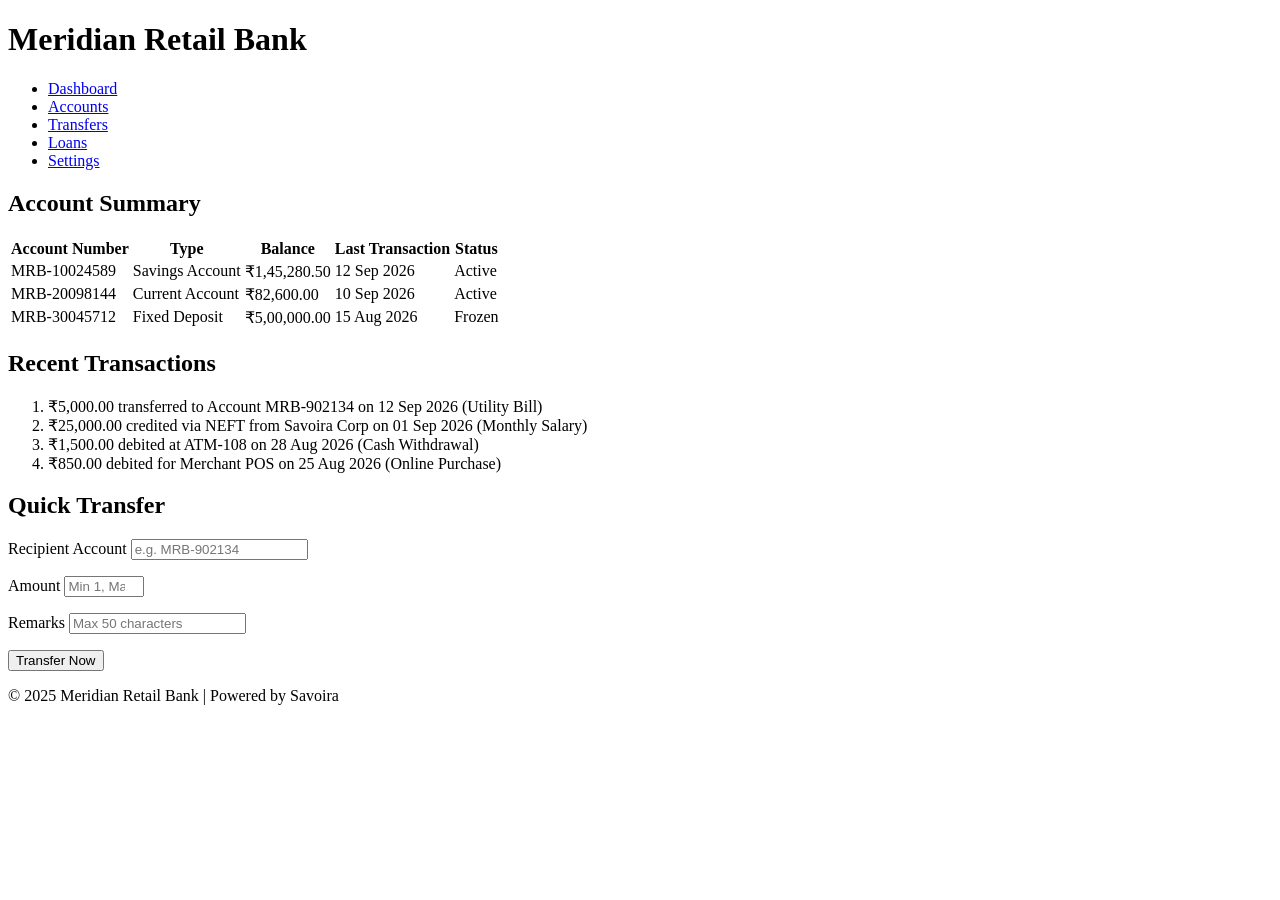
==== src/main/webapp/index.html @ 1eab40a3 "feat(w8-html): implement semantic HTML5 dashboard with table and validated transfer form" ====
<!DOCTYPE html>
<html lang="en">
<head>
    <meta charset="UTF-8">
    <meta name="viewport" content="width=device-width, initial-scale=1.0">
    <title>Meridian Retail Bank - Account Dashboard</title>
</head>
<body>

    <header>
        <h1>Meridian Retail Bank</h1>
    </header>

    <nav>
        <ul>
            <li><a href="#dashboard">Dashboard</a></li>
            <li><a href="#accounts">Accounts</a></li>
            <li><a href="#transfers">Transfers</a></li>
            <li><a href="#loans">Loans</a></li>
            <li><a href="#settings">Settings</a></li>
        </ul>
    </nav>

    <main>
        <section>
            <h2>Account Summary</h2>
            <table>
                <thead>
                    <tr>
                        <th scope="col">Account Number</th>
                        <th scope="col">Type</th>
                        <th scope="col">Balance</th>
                        <th scope="col">Last Transaction</th>
                        <th scope="col">Status</th>
                    </tr>
                </thead>
                <tbody>
                    <tr>
                        <td>MRB-10024589</td>
                        <td>Savings Account</td>
                        <td>₹1,45,280.50</td>
                        <td>12 Sep 2026</td>
                        <td>Active</td>
                    </tr>
                    <tr>
                        <td>MRB-20098144</td>
                        <td>Current Account</td>
                        <td>₹82,600.00</td>
                        <td>10 Sep 2026</td>
                        <td>Active</td>
                    </tr>
                    <tr>
                        <td>MRB-30045712</td>
                        <td>Fixed Deposit</td>
                        <td>₹5,00,000.00</td>
                        <td>15 Aug 2026</td>
                        <td class="frozen">Frozen</td>
                    </tr>
                </tbody>
            </table>
        </section>

        <section>
            <h2>Recent Transactions</h2>
            <ol>
                <li>₹5,000.00 transferred to Account MRB-902134 on 12 Sep 2026 (Utility Bill)</li>
                <li>₹25,000.00 credited via NEFT from Savoira Corp on 01 Sep 2026 (Monthly Salary)</li>
                <li>₹1,500.00 debited at ATM-108 on 28 Aug 2026 (Cash Withdrawal)</li>
                <li>₹850.00 debited for Merchant POS on 25 Aug 2026 (Online Purchase)</li>
            </ol>
        </section>
    </main>

    <aside>
        <h2>Quick Transfer</h2>
        <form action="#" method="post">
            <p>
                <label for="recipient-account">Recipient Account</label>
                <input type="text" id="recipient-account" name="recipient-account" required minlength="6" placeholder="e.g. MRB-902134">
            </p>
            <p>
                <label for="amount">Amount</label>
                <input type="number" id="amount" name="amount" min="1" max="200000" step="1" required placeholder="Min 1, Max 200,000">
            </p>
            <p>
                <label for="remarks">Remarks</label>
                <input type="text" id="remarks" name="remarks" maxlength="50" placeholder="Max 50 characters">
            </p>
            <p>
                <button type="submit">Transfer Now</button>
            </p>
        </form>
    </aside>

    <footer>
        <p>&copy; 2025 Meridian Retail Bank | Powered by Savoira</p>
    </footer>

</body>
</html>
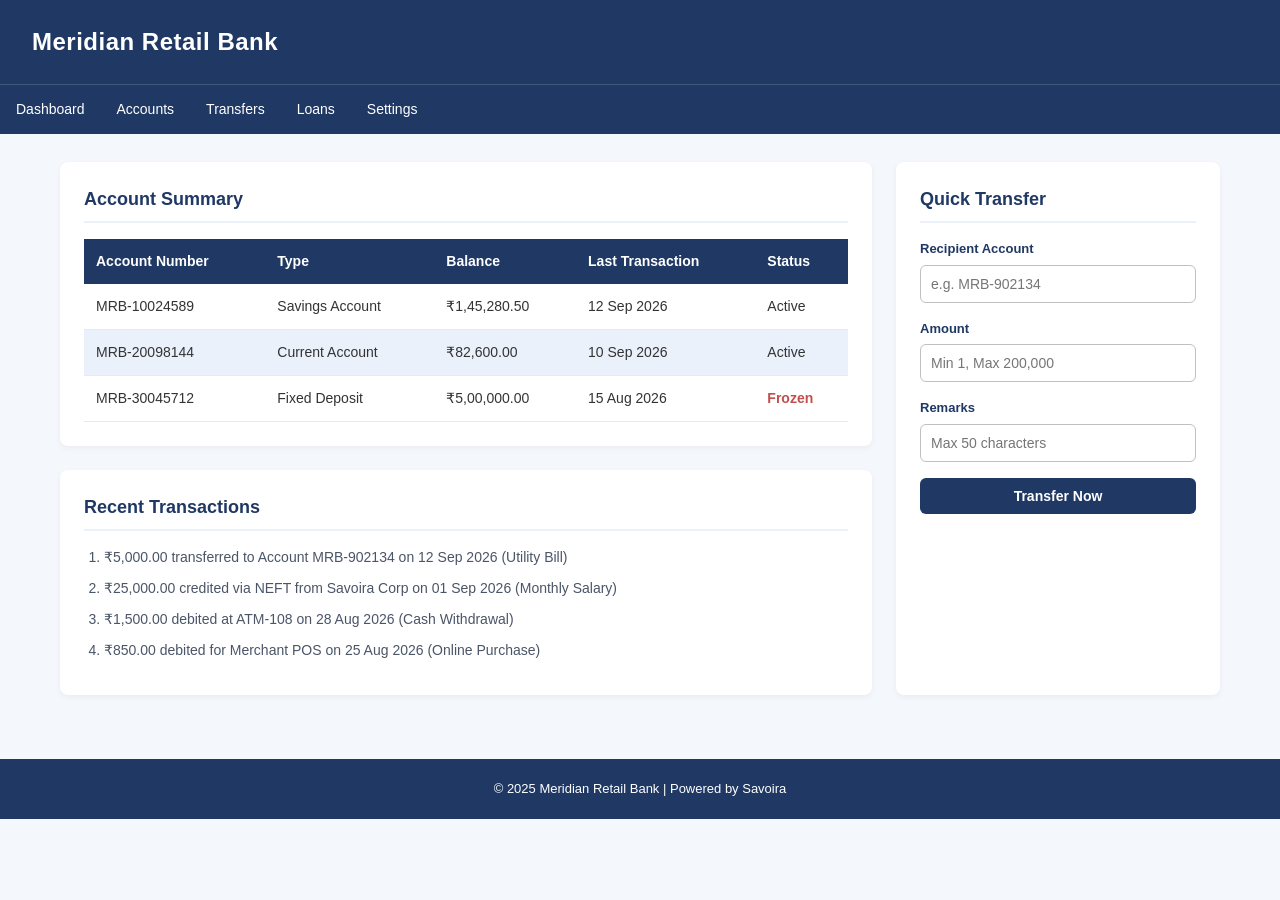
==== commit 283287e9: "feat(w8-css): add responsive styling, Flexbox layout, zebra-striped table, and DevTools audit" ====
--- a/src/main/webapp/index.html
+++ b/src/main/webapp/index.html
@@ -4,6 +4,7 @@
     <meta charset="UTF-8">
     <meta name="viewport" content="width=device-width, initial-scale=1.0">
     <title>Meridian Retail Bank - Account Dashboard</title>
+    <link rel="stylesheet" href="style.css">
 </head>
 <body>
 
@@ -21,76 +22,78 @@
         </ul>
     </nav>
 
-    <main>
-        <section>
-            <h2>Account Summary</h2>
-            <table>
-                <thead>
-                    <tr>
-                        <th scope="col">Account Number</th>
-                        <th scope="col">Type</th>
-                        <th scope="col">Balance</th>
-                        <th scope="col">Last Transaction</th>
-                        <th scope="col">Status</th>
-                    </tr>
-                </thead>
-                <tbody>
-                    <tr>
-                        <td>MRB-10024589</td>
-                        <td>Savings Account</td>
-                        <td>₹1,45,280.50</td>
-                        <td>12 Sep 2026</td>
-                        <td>Active</td>
-                    </tr>
-                    <tr>
-                        <td>MRB-20098144</td>
-                        <td>Current Account</td>
-                        <td>₹82,600.00</td>
-                        <td>10 Sep 2026</td>
-                        <td>Active</td>
-                    </tr>
-                    <tr>
-                        <td>MRB-30045712</td>
-                        <td>Fixed Deposit</td>
-                        <td>₹5,00,000.00</td>
-                        <td>15 Aug 2026</td>
-                        <td class="frozen">Frozen</td>
-                    </tr>
-                </tbody>
-            </table>
-        </section>
+    <div class="layout-container">
+        <main>
+            <section>
+                <h2>Account Summary</h2>
+                <table>
+                    <thead>
+                        <tr>
+                            <th scope="col">Account Number</th>
+                            <th scope="col">Type</th>
+                            <th scope="col">Balance</th>
+                            <th scope="col">Last Transaction</th>
+                            <th scope="col">Status</th>
+                        </tr>
+                    </thead>
+                    <tbody>
+                        <tr>
+                            <td>MRB-10024589</td>
+                            <td>Savings Account</td>
+                            <td>₹1,45,280.50</td>
+                            <td>12 Sep 2026</td>
+                            <td>Active</td>
+                        </tr>
+                        <tr>
+                            <td>MRB-20098144</td>
+                            <td>Current Account</td>
+                            <td>₹82,600.00</td>
+                            <td>10 Sep 2026</td>
+                            <td>Active</td>
+                        </tr>
+                        <tr>
+                            <td>MRB-30045712</td>
+                            <td>Fixed Deposit</td>
+                            <td>₹5,00,000.00</td>
+                            <td>15 Aug 2026</td>
+                            <td class="frozen">Frozen</td>
+                        </tr>
+                    </tbody>
+                </table>
+            </section>
 
-        <section>
-            <h2>Recent Transactions</h2>
-            <ol>
-                <li>₹5,000.00 transferred to Account MRB-902134 on 12 Sep 2026 (Utility Bill)</li>
-                <li>₹25,000.00 credited via NEFT from Savoira Corp on 01 Sep 2026 (Monthly Salary)</li>
-                <li>₹1,500.00 debited at ATM-108 on 28 Aug 2026 (Cash Withdrawal)</li>
-                <li>₹850.00 debited for Merchant POS on 25 Aug 2026 (Online Purchase)</li>
-            </ol>
-        </section>
-    </main>
+            <section>
+                <h2>Recent Transactions</h2>
+                <ol>
+                    <li>₹5,000.00 transferred to Account MRB-902134 on 12 Sep 2026 (Utility Bill)</li>
+                    <li>₹25,000.00 credited via NEFT from Savoira Corp on 01 Sep 2026 (Monthly Salary)</li>
+                    <li>₹1,500.00 debited at ATM-108 on 28 Aug 2026 (Cash Withdrawal)</li>
+                    <li>₹850.00 debited for Merchant POS on 25 Aug 2026 (Online Purchase)</li>
+                </ol>
+            </section>
+        </main>
 
-    <aside>
-        <h2>Quick Transfer</h2>
-        <form action="#" method="post">
-            <p>
-                <label for="recipient-account">Recipient Account</label>
-                <input type="text" id="recipient-account" name="recipient-account" required minlength="6" placeholder="e.g. MRB-902134">
-            </p>
-            <p>
-                <label for="amount">Amount</label>
-                <input type="number" id="amount" name="amount" min="1" max="200000" step="1" required placeholder="Min 1, Max 200,000">
-            </p>
-            <p>
-                <label for="remarks">Remarks</label>
-                <input type="text" id="remarks" name="remarks" maxlength="50" placeholder="Max 50 characters">
-            </p>
-            <p>
-                <button type="submit">Transfer Now</button>
-            </p>
-        </form>
-    </aside>
+        <aside>
+            <h2>Quick Transfer</h2>
+            <form action="#" method="post">
+                <p>
+                    <label for="recipient-account">Recipient Account</label>
+                    <input type="text" id="recipient-account" name="recipient-account" required minlength="6" placeholder="e.g. MRB-902134">
+                </p>
+                <p>
+                    <label for="amount">Amount</label>
+                    <input type="number" id="amount" name="amount" min="1" max="200000" step="1" required placeholder="Min 1, Max 200,000">
+                </p>
+                <p>
+                    <label for="remarks">Remarks</label>
+                    <input type="text" id="remarks" name="remarks" maxlength="50" placeholder="Max 50 characters">
+                </p>
+                <p>
+                    <button type="submit">Transfer Now</button>
+                </p>
+            </form>
+        </aside>
+    </div>
 
     <footer>
         <p>&copy; 2025 Meridian Retail Bank | Powered by Savoira</p>
--- a/src/main/webapp/style.css
+++ b/src/main/webapp/style.css
@@ -0,0 +1,264 @@
+/* ==========================================================================
+   Meridian Retail Bank - Dashboard Stylesheet
+   Author: Savoira Engineering Team
+   Theme: Savoira Navy (#1F3864), Accent Teal (#0F7C7C), Neutral Zebra (#EAF1FB)
+   ========================================================================== */
+
+/* ----------------------------- CSS Reset & Base ----------------------------- */
+* {
+    box-sizing: border-box;
+    margin: 0;
+    padding: 0;
+}
+
+body {
+    font-family: 'Segoe UI', -apple-system, BlinkMacSystemFont, Roboto, sans-serif;
+    background-color: #F4F7FB;
+    color: #333333;
+    line-height: 1.5;
+}
+
+/* ----------------------------- Header ----------------------------- */
+header {
+    background-color: #1F3864;
+    color: #FFFFFF;
+    padding: 24px 32px;
+}
+
+header h1 {
+    font-size: 24px;
+    font-weight: 700;
+    letter-spacing: 0.5px;
+}
+
+/* ----------------------------- Navigation ----------------------------- */
+nav {
+    background-color: #1F3864;
+    border-top: 1px solid rgba(255, 255, 255, 0.15);
+}
+
+nav ul {
+    display: flex;
+    flex-direction: row;
+    list-style: none;
+    margin: 0;
+    padding: 0;
+}
+
+nav li a {
+    display: block;
+    color: #FFFFFF;
+    text-decoration: none;
+    font-size: 14px;
+    padding: 14px 16px;
+    transition: background-color 0.2s ease-in-out;
+}
+
+nav li a:hover {
+    background-color: #0F7C7C;
+}
+
+/* ----------------------------- Layout Container ----------------------------- */
+.layout-container {
+    display: flex;
+    flex-direction: row;
+    gap: 24px;
+    max-width: 1200px;
+    margin: 28px auto;
+    padding: 0 20px;
+}
+
+main {
+    flex: 0 0 70%;
+    max-width: 70%;
+}
+
+aside {
+    flex: 0 0 calc(30% - 24px);
+    max-width: calc(30% - 24px);
+}
+
+/* ----------------------------- Content Sections ----------------------------- */
+section, aside {
+    background: #FFFFFF;
+    padding: 24px;
+    border-radius: 8px;
+    box-shadow: 0 2px 6px rgba(0, 0, 0, 0.05);
+    margin-bottom: 24px;
+}
+
+section h2, aside h2 {
+    color: #1F3864;
+    font-size: 18px;
+    font-weight: 600;
+    margin-bottom: 16px;
+    border-bottom: 2px solid #EAF1FB;
+    padding-bottom: 8px;
+}
+
+/* ----------------------------- Account Summary Table ----------------------------- */
+table {
+    width: 100%;
+    border-collapse: collapse;
+    margin-top: 8px;
+    background-color: #FFFFFF;
+}
+
+thead {
+    background-color: #1F3864;
+    color: #FFFFFF;
+}
+
+th {
+    padding: 12px;
+    font-weight: 700;
+    text-align: left;
+    font-size: 14px;
+}
+
+td {
+    padding: 12px;
+    text-align: left;
+    font-size: 14px;
+    border-bottom: 1px solid #E5E9F2;
+}
+
+tbody tr:nth-child(even) {
+    background-color: #EAF1FB;
+}
+
+td.frozen {
+    color: #C0504D;
+    font-weight: 700;
+}
+
+/* ----------------------------- Recent Transactions ----------------------------- */
+ol {
+    padding-left: 20px;
+}
+
+ol li {
+    margin-bottom: 10px;
+    color: #4A5568;
+    font-size: 14px;
+}
+
+/* ----------------------------- Quick Transfer Form ----------------------------- */
+aside form p {
+    margin-bottom: 16px;
+}
+
+aside label {
+    display: block;
+    font-size: 13px;
+    font-weight: 600;
+    margin-bottom: 6px;
+    color: #1F3864;
+}
+
+aside input[type="text"],
+aside input[type="number"] {
+    width: 100%;
+    padding: 10px;
+    border-radius: 6px;
+    border: 1px solid #C0C0C0;
+    font-size: 14px;
+    color: #2D3748;
+}
+
+aside input[type="text"]:focus,
+aside input[type="number"]:focus {
+    outline: 2px solid #0F7C7C;
+    border-color: transparent;
+}
+
+aside button[type="submit"] {
+    background-color: #1F3864;
+    color: #FFFFFF;
+    border: none;
+    padding: 10px 20px;
+    border-radius: 6px;
+    font-size: 14px;
+    font-weight: 600;
+    cursor: pointer;
+    width: 100%;
+    transition: background-color 0.2s ease-in-out;
+}
+
+aside button[type="submit"]:hover {
+    background-color: #12254F;
+}
+
+/* ----------------------------- Footer ----------------------------- */
+footer {
+    background-color: #1F3864;
+    color: #FFFFFF;
+    text-align: center;
+    padding: 20px;
+    margin-top: 40px;
+    font-size: 13px;
+}
+
+footer p {
+    margin: 0;
+}
+
+footer a {
+    color: #EAF1FB;
+    text-decoration: underline;
+}
+
+/* ==========================================================================
+   Responsive Breakpoints
+   ========================================================================== */
+
+/* Tablet Viewport (<= 900px): Maintain side-by-side layout at 70% / 30% */
+@media (max-width: 900px) {
+    .layout-container {
+        display: flex;
+        flex-direction: row;
+        gap: 16px;
+        padding: 0 14px;
+    }
+
+    main {
+        flex: 0 0 70%;
+        max-width: 70%;
+    }
+
+    aside {
+        flex: 0 0 calc(30% - 16px);
+        max-width: calc(30% - 16px);
+    }
+}
+
+/* Mobile Viewport (<= 600px): Stack layout vertically & reduce typography */
+@media (max-width: 600px) {
+    .layout-container {
+        flex-direction: column;
+        margin: 16px auto;
+        padding: 0 12px;
+    }
+
+    main, aside {
+        flex: 1 1 100%;
+        max-width: 100%;
+    }
+
+    nav ul {
+        flex-direction: column;
+    }
+
+    nav li a {
+        padding: 12px 16px;
+        border-bottom: 1px solid rgba(255, 255, 255, 0.08);
+    }
+
+    table {
+        font-size: 13px;
+    }
+
+    th, td {
+        padding: 8px 6px;
+    }
+}
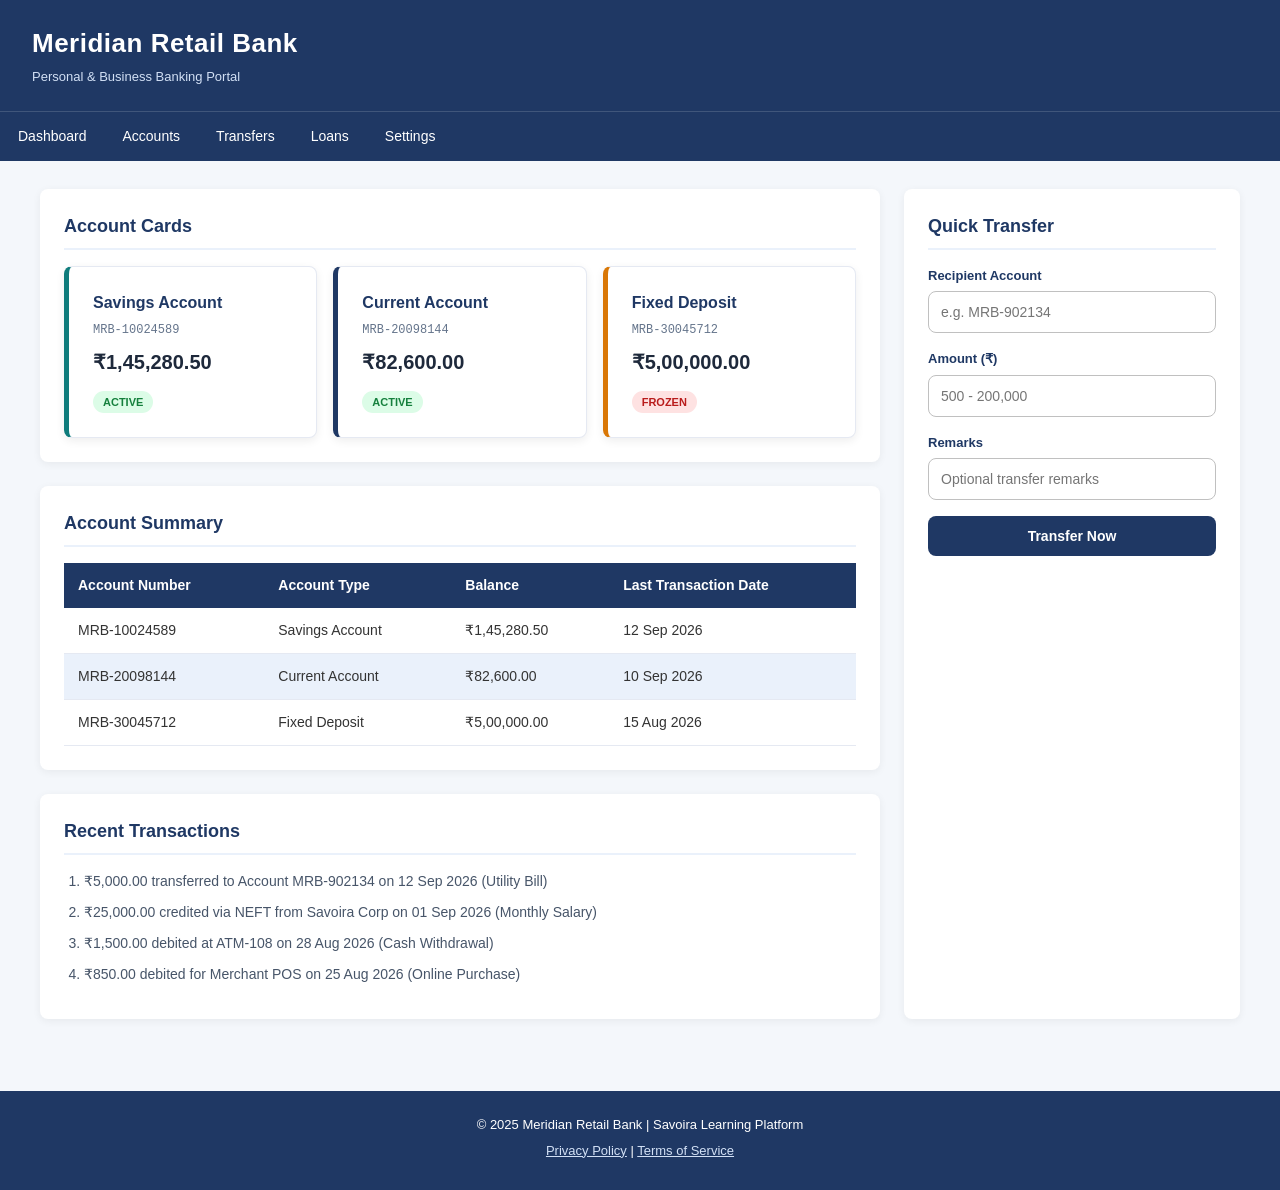
==== commit 6dbe2950: "feat(assessment4): implement ATM simulator, custom exceptions, BugFix, Big-O analysis, HTML5 dashboa" ====
--- a/src/main/webapp/index.html
+++ b/src/main/webapp/index.html
@@ -10,6 +10,7 @@
 
     <header>
         <h1>Meridian Retail Bank</h1>
+        <p class="portal-tagline">Personal & Business Banking Portal</p>
     </header>
 
     <nav>
@@ -17,23 +18,50 @@
             <li><a href="#dashboard">Dashboard</a></li>
             <li><a href="#accounts">Accounts</a></li>
             <li><a href="#transfers">Transfers</a></li>
-            <li><a href="#loans">Loans</a></li>
+            <li><a href="loan-apply.html">Loans</a></li>
             <li><a href="#settings">Settings</a></li>
         </ul>
     </nav>
 
     <div class="layout-container">
         <main>
-            <section>
+            <!-- Account Cards Section using CSS Grid -->
+            <section class="cards-section">
+                <h2>Account Cards</h2>
+                <div class="card-grid">
+                    <article class="account-card card-savings">
+                        <h3>Savings Account</h3>
+                        <p class="account-number">MRB-10024589</p>
+                        <p class="card-balance">₹1,45,280.50</p>
+                        <span class="badge badge-active">Active</span>
+                    </article>
+
+                    <article class="account-card card-current">
+                        <h3>Current Account</h3>
+                        <p class="account-number">MRB-20098144</p>
+                        <p class="card-balance">₹82,600.00</p>
+                        <span class="badge badge-active">Active</span>
+                    </article>
+
+                    <article class="account-card card-fd">
+                        <h3>Fixed Deposit</h3>
+                        <p class="account-number">MRB-30045712</p>
+                        <p class="card-balance">₹5,00,000.00</p>
+                        <span class="badge badge-frozen">Frozen</span>
+                    </article>
+                </div>
+            </section>
+
+            <!-- Account Summary Table Section -->
+            <section class="table-section">
                 <h2>Account Summary</h2>
                 <table>
                     <thead>
                         <tr>
                             <th scope="col">Account Number</th>
-                            <th scope="col">Type</th>
+                            <th scope="col">Account Type</th>
                             <th scope="col">Balance</th>
-                            <th scope="col">Last Transaction</th>
-                            <th scope="col">Status</th>
+                            <th scope="col">Last Transaction Date</th>
                         </tr>
                     </thead>
                     <tbody>
@@ -42,27 +70,25 @@
                             <td>Savings Account</td>
                             <td>₹1,45,280.50</td>
                             <td>12 Sep 2026</td>
-                            <td>Active</td>
                         </tr>
                         <tr>
                             <td>MRB-20098144</td>
                             <td>Current Account</td>
                             <td>₹82,600.00</td>
                             <td>10 Sep 2026</td>
-                            <td>Active</td>
                         </tr>
                         <tr>
                             <td>MRB-30045712</td>
                             <td>Fixed Deposit</td>
                             <td>₹5,00,000.00</td>
                             <td>15 Aug 2026</td>
-                            <td class="frozen">Frozen</td>
                         </tr>
                     </tbody>
                 </table>
             </section>
 
-            <section>
+            <!-- Recent Transactions Section -->
+            <section class="transactions-section">
                 <h2>Recent Transactions</h2>
                 <ol>
                     <li>₹5,000.00 transferred to Account MRB-902134 on 12 Sep 2026 (Utility Bill)</li>
@@ -81,12 +107,12 @@
                     <input type="text" id="recipient-account" name="recipient-account" required minlength="6" placeholder="e.g. MRB-902134">
                 </p>
                 <p>
-                    <label for="amount">Amount</label>
-                    <input type="number" id="amount" name="amount" min="1" max="200000" step="1" required placeholder="Min 1, Max 200,000">
+                    <label for="amount">Amount (₹)</label>
+                    <input type="number" id="amount" name="amount" min="500" max="200000" step="1" required placeholder="500 - 200,000">
                 </p>
                 <p>
                     <label for="remarks">Remarks</label>
-                    <input type="text" id="remarks" name="remarks" maxlength="50" placeholder="Max 50 characters">
+                    <input type="text" id="remarks" name="remarks" maxlength="50" placeholder="Optional transfer remarks">
                 </p>
                 <p>
                     <button type="submit">Transfer Now</button>
@@ -96,7 +122,8 @@
     </div>
 
     <footer>
-        <p>&copy; 2025 Meridian Retail Bank | Powered by Savoira</p>
+        <p>&copy; 2025 Meridian Retail Bank | Savoira Learning Platform</p>
+        <p><a href="#privacy">Privacy Policy</a> | <a href="#terms">Terms of Service</a></p>
     </footer>
 
 </body>
--- a/src/main/webapp/style.css
+++ b/src/main/webapp/style.css
@@ -1,7 +1,7 @@
 /* ==========================================================================
-   Meridian Retail Bank - Dashboard Stylesheet
+   Meridian Retail Bank - Assessment 4 Master Stylesheet
    Author: Savoira Engineering Team
-   Theme: Savoira Navy (#1F3864), Accent Teal (#0F7C7C), Neutral Zebra (#EAF1FB)
+   Design System: Savoira Navy (#1F3864), Accent Teal (#0F7C7C), Neutral Zebra (#EAF1FB)
    ========================================================================== */
 
 /* ----------------------------- CSS Reset & Base ----------------------------- */
@@ -26,12 +26,18 @@
 }
 
 header h1 {
-    font-size: 24px;
+    font-size: 26px;
     font-weight: 700;
     letter-spacing: 0.5px;
 }
 
-/* ----------------------------- Navigation ----------------------------- */
+.portal-tagline {
+    font-size: 13px;
+    color: #D2E0F5;
+    margin-top: 4px;
+}
+
+/* ----------------------------- Task D1.1: Navigation ----------------------------- */
 nav {
     background-color: #1F3864;
     border-top: 1px solid rgba(255, 255, 255, 0.15);
@@ -50,7 +56,7 @@
     color: #FFFFFF;
     text-decoration: none;
     font-size: 14px;
-    padding: 14px 16px;
+    padding: 14px 18px;
     transition: background-color 0.2s ease-in-out;
 }
 
@@ -63,7 +69,7 @@
     display: flex;
     flex-direction: row;
     gap: 24px;
-    max-width: 1200px;
+    max-width: 1240px;
     margin: 28px auto;
     padding: 0 20px;
 }
@@ -83,20 +89,93 @@
     background: #FFFFFF;
     padding: 24px;
     border-radius: 8px;
-    box-shadow: 0 2px 6px rgba(0, 0, 0, 0.05);
+    box-shadow: 0 2px 8px rgba(0, 0, 0, 0.06);
     margin-bottom: 24px;
 }
 
 section h2, aside h2 {
     color: #1F3864;
     font-size: 18px;
-    font-weight: 600;
+    font-weight: 700;
     margin-bottom: 16px;
     border-bottom: 2px solid #EAF1FB;
     padding-bottom: 8px;
 }
 
-/* ----------------------------- Account Summary Table ----------------------------- */
+/* ----------------------------- Task D1.2: Account Cards Grid ----------------------------- */
+.card-grid {
+    display: grid;
+    grid-template-columns: repeat(3, 1fr);
+    gap: 16px;
+    margin-top: 8px;
+}
+
+.account-card {
+    padding: 1.5rem;
+    border-radius: 8px;
+    background-color: #FFFFFF;
+    box-shadow: 0 3px 10px rgba(0, 0, 0, 0.07);
+    border: 1px solid #E5E9F2;
+    transition: transform 0.2s ease, box-shadow 0.2s ease;
+}
+
+.account-card:hover {
+    transform: translateY(-2px);
+    box-shadow: 0 6px 16px rgba(0, 0, 0, 0.1);
+}
+
+.card-savings {
+    border-left: 5px solid #0F7C7C; /* Teal Accent */
+}
+
+.card-current {
+    border-left: 5px solid #1F3864; /* Navy Accent */
+}
+
+.card-fd {
+    border-left: 5px solid #D97706; /* Amber Accent */
+}
+
+.account-card h3 {
+    font-size: 16px;
+    color: #1F3864;
+    margin-bottom: 6px;
+}
+
+.account-number {
+    font-size: 12px;
+    color: #64748B;
+    font-family: monospace;
+    margin-bottom: 8px;
+}
+
+.card-balance {
+    font-size: 20px;
+    font-weight: 700;
+    color: #1E293B;
+    margin-bottom: 12px;
+}
+
+.badge {
+    display: inline-block;
+    padding: 3px 10px;
+    font-size: 11px;
+    font-weight: 700;
+    border-radius: 12px;
+    text-transform: uppercase;
+}
+
+.badge-active {
+    background-color: #DCFCE7;
+    color: #15803D;
+}
+
+.badge-frozen {
+    background-color: #FEE2E2;
+    color: #B91C1C;
+}
+
+/* ----------------------------- Task D1.3: Table Zebra-Striping ----------------------------- */
 table {
     width: 100%;
     border-collapse: collapse;
@@ -110,14 +189,14 @@
 }
 
 th {
-    padding: 12px;
+    padding: 12px 14px;
     font-weight: 700;
     text-align: left;
     font-size: 14px;
 }
 
 td {
-    padding: 12px;
+    padding: 12px 14px;
     text-align: left;
     font-size: 14px;
     border-bottom: 1px solid #E5E9F2;
@@ -125,11 +204,6 @@
 
 tbody tr:nth-child(even) {
     background-color: #EAF1FB;
-}
-
-td.frozen {
-    color: #C0504D;
-    font-weight: 700;
 }
 
 /* ----------------------------- Recent Transactions ----------------------------- */
@@ -139,16 +213,17 @@
 
 ol li {
     margin-bottom: 10px;
-    color: #4A5568;
-    font-size: 14px;
-}
-
-/* ----------------------------- Quick Transfer Form ----------------------------- */
+    color: #475569;
+    font-size: 14px;
+}
+
+/* ----------------------------- Task D1.4: Quick Transfer Form ----------------------------- */
 aside form p {
     margin-bottom: 16px;
 }
 
-aside label {
+aside label,
+.form-group label {
     display: block;
     font-size: 13px;
     font-weight: 600;
@@ -157,27 +232,33 @@
 }
 
 aside input[type="text"],
-aside input[type="number"] {
+aside input[type="number"],
+.form-group input,
+.form-group select {
     width: 100%;
-    padding: 10px;
-    border-radius: 6px;
+    padding: 12px;
+    border-radius: 8px;
     border: 1px solid #C0C0C0;
     font-size: 14px;
-    color: #2D3748;
+    color: #1E293B;
+    background-color: #FFFFFF;
 }
 
 aside input[type="text"]:focus,
-aside input[type="number"]:focus {
+aside input[type="number"]:focus,
+.form-group input:focus,
+.form-group select:focus {
     outline: 2px solid #0F7C7C;
     border-color: transparent;
 }
 
-aside button[type="submit"] {
+aside button[type="submit"],
+.btn-primary {
     background-color: #1F3864;
     color: #FFFFFF;
     border: none;
-    padding: 10px 20px;
-    border-radius: 6px;
+    padding: 12px 20px;
+    border-radius: 8px;
     font-size: 14px;
     font-weight: 600;
     cursor: pointer;
@@ -185,8 +266,64 @@
     transition: background-color 0.2s ease-in-out;
 }
 
-aside button[type="submit"]:hover {
+aside button[type="submit"]:hover,
+.btn-primary:hover {
     background-color: #12254F;
+}
+
+/* ----------------------------- Loan Application Form Page ----------------------------- */
+.form-page-container {
+    max-width: 760px;
+    margin: 32px auto;
+    padding: 0 20px;
+}
+
+.form-card {
+    background: #FFFFFF;
+    padding: 32px;
+    border-radius: 8px;
+    box-shadow: 0 3px 12px rgba(0, 0, 0, 0.08);
+}
+
+.form-description {
+    font-size: 14px;
+    color: #64748B;
+    margin-bottom: 24px;
+    line-height: 1.6;
+}
+
+.form-group {
+    margin-bottom: 18px;
+}
+
+.required-indicator {
+    color: #DC2626;
+    font-weight: bold;
+}
+
+.checkbox-group {
+    margin-top: 24px;
+    margin-bottom: 24px;
+}
+
+.checkbox-label {
+    display: flex;
+    align-items: center;
+    gap: 10px;
+    font-size: 14px;
+    font-weight: 500;
+    cursor: pointer;
+    color: #334155;
+}
+
+.checkbox-label input[type="checkbox"] {
+    width: 18px;
+    height: 18px;
+    cursor: pointer;
+}
+
+.form-actions {
+    margin-top: 20px;
 }
 
 /* ----------------------------- Footer ----------------------------- */
@@ -194,31 +331,35 @@
     background-color: #1F3864;
     color: #FFFFFF;
     text-align: center;
-    padding: 20px;
-    margin-top: 40px;
+    padding: 24px 20px;
+    margin-top: 48px;
     font-size: 13px;
 }
 
 footer p {
-    margin: 0;
+    margin-bottom: 6px;
 }
 
 footer a {
-    color: #EAF1FB;
+    color: #D2E0F5;
     text-decoration: underline;
 }
 
+footer a:hover {
+    color: #FFFFFF;
+}
+
 /* ==========================================================================
-   Responsive Breakpoints
+   Task D2: Multi-Breakpoint Responsive Layout
    ========================================================================== */
 
-/* Tablet Viewport (<= 900px): Maintain side-by-side layout at 70% / 30% */
+/* Task D2.1: Screens > 900px are handled by default (70% main / 30% aside, 3-col grid) */
+
+/* Task D2.2: Screens between 600px and 900px: Grid drops to 2 columns */
 @media (max-width: 900px) {
     .layout-container {
-        display: flex;
-        flex-direction: row;
         gap: 16px;
-        padding: 0 14px;
+        padding: 0 16px;
     }
 
     main {
@@ -230,9 +371,13 @@
         flex: 0 0 calc(30% - 16px);
         max-width: calc(30% - 16px);
     }
-}
-
-/* Mobile Viewport (<= 600px): Stack layout vertically & reduce typography */
+
+    .card-grid {
+        grid-template-columns: repeat(2, 1fr);
+    }
+}
+
+/* Task D2.3: Screens below 600px: Stack layout, 1-col grid, vertical nav */
 @media (max-width: 600px) {
     .layout-container {
         flex-direction: column;
@@ -245,6 +390,10 @@
         max-width: 100%;
     }
 
+    .card-grid {
+        grid-template-columns: 1fr;
+    }
+
     nav ul {
         flex-direction: column;
     }
@@ -261,4 +410,8 @@
     th, td {
         padding: 8px 6px;
     }
-}
+
+    .form-card {
+        padding: 20px 16px;
+    }
+}
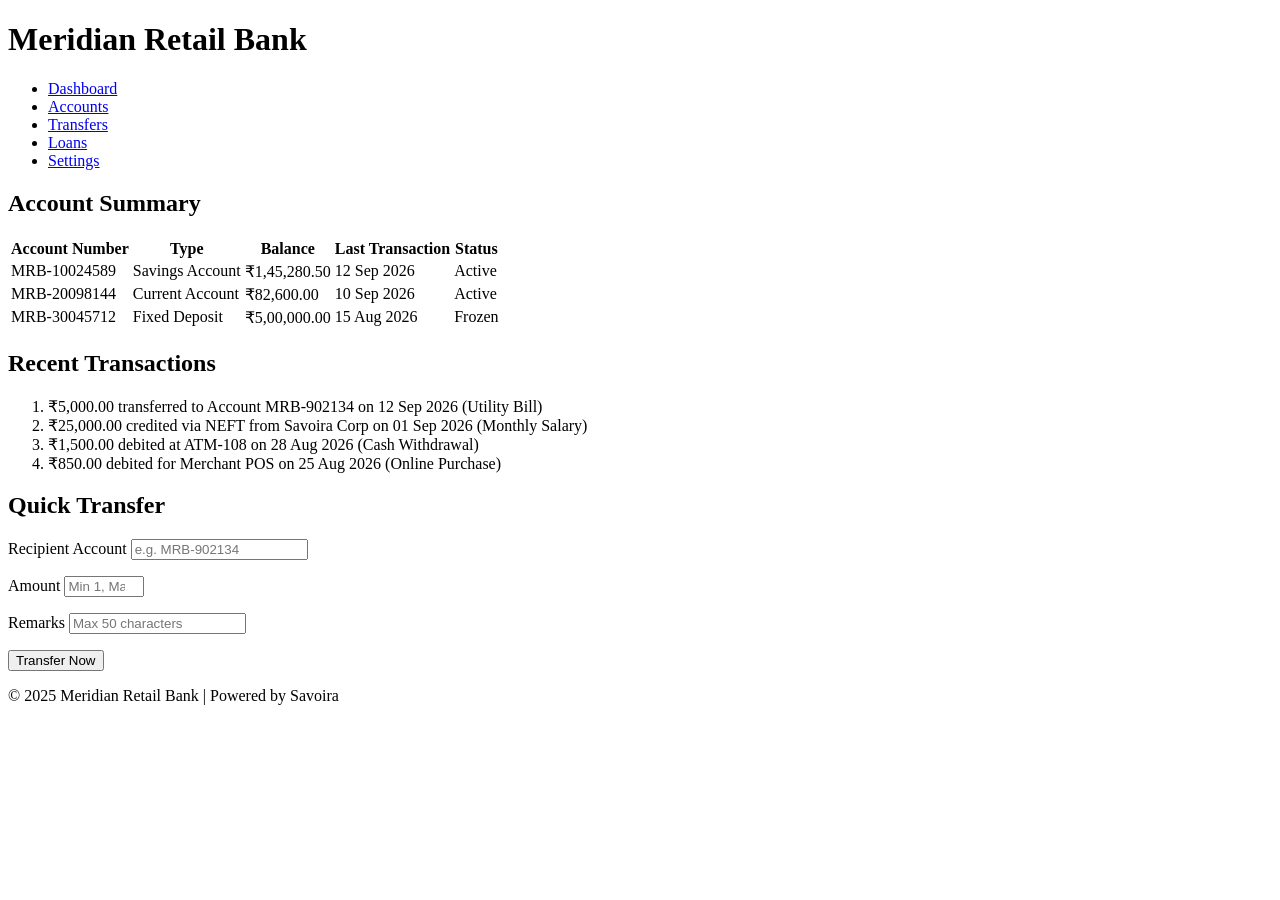
==== commit 40d1050b: "Merge 1eab40a3ddab11a352f46dc8dd8c939c1c8bb951 into 55345dd8a5022627496f1670df2bf4caef97ead5" ====
--- a/src/main/webapp/index.html
+++ b/src/main/webapp/index.html
@@ -4,13 +4,11 @@
     <meta charset="UTF-8">
     <meta name="viewport" content="width=device-width, initial-scale=1.0">
     <title>Meridian Retail Bank - Account Dashboard</title>
-    <link rel="stylesheet" href="style.css">
 </head>
 <body>
 
     <header>
         <h1>Meridian Retail Bank</h1>
-        <p class="portal-tagline">Personal & Business Banking Portal</p>
     </header>
 
     <nav>
@@ -18,112 +16,84 @@
             <li><a href="#dashboard">Dashboard</a></li>
             <li><a href="#accounts">Accounts</a></li>
             <li><a href="#transfers">Transfers</a></li>
-            <li><a href="loan-apply.html">Loans</a></li>
+            <li><a href="#loans">Loans</a></li>
             <li><a href="#settings">Settings</a></li>
         </ul>
     </nav>
 
-    <div class="layout-container">
-        <main>
-            <!-- Account Cards Section using CSS Grid -->
-            <section class="cards-section">
-                <h2>Account Cards</h2>
-                <div class="card-grid">
-                    <article class="account-card card-savings">
-                        <h3>Savings Account</h3>
-                        <p class="account-number">MRB-10024589</p>
-                        <p class="card-balance">₹1,45,280.50</p>
-                        <span class="badge badge-active">Active</span>
-                    </article>
+    <main>
+        <section>
+            <h2>Account Summary</h2>
+            <table>
+                <thead>
+                    <tr>
+                        <th scope="col">Account Number</th>
+                        <th scope="col">Type</th>
+                        <th scope="col">Balance</th>
+                        <th scope="col">Last Transaction</th>
+                        <th scope="col">Status</th>
+                    </tr>
+                </thead>
+                <tbody>
+                    <tr>
+                        <td>MRB-10024589</td>
+                        <td>Savings Account</td>
+                        <td>₹1,45,280.50</td>
+                        <td>12 Sep 2026</td>
+                        <td>Active</td>
+                    </tr>
+                    <tr>
+                        <td>MRB-20098144</td>
+                        <td>Current Account</td>
+                        <td>₹82,600.00</td>
+                        <td>10 Sep 2026</td>
+                        <td>Active</td>
+                    </tr>
+                    <tr>
+                        <td>MRB-30045712</td>
+                        <td>Fixed Deposit</td>
+                        <td>₹5,00,000.00</td>
+                        <td>15 Aug 2026</td>
+                        <td class="frozen">Frozen</td>
+                    </tr>
+                </tbody>
+            </table>
+        </section>
 
-                    <article class="account-card card-current">
-                        <h3>Current Account</h3>
-                        <p class="account-number">MRB-20098144</p>
-                        <p class="card-balance">₹82,600.00</p>
-                        <span class="badge badge-active">Active</span>
-                    </article>
+        <section>
+            <h2>Recent Transactions</h2>
+            <ol>
+                <li>₹5,000.00 transferred to Account MRB-902134 on 12 Sep 2026 (Utility Bill)</li>
+                <li>₹25,000.00 credited via NEFT from Savoira Corp on 01 Sep 2026 (Monthly Salary)</li>
+                <li>₹1,500.00 debited at ATM-108 on 28 Aug 2026 (Cash Withdrawal)</li>
+                <li>₹850.00 debited for Merchant POS on 25 Aug 2026 (Online Purchase)</li>
+            </ol>
+        </section>
+    </main>
 
-                    <article class="account-card card-fd">
-                        <h3>Fixed Deposit</h3>
-                        <p class="account-number">MRB-30045712</p>
-                        <p class="card-balance">₹5,00,000.00</p>
-                        <span class="badge badge-frozen">Frozen</span>
-                    </article>
-                </div>
-            </section>
-
-            <!-- Account Summary Table Section -->
-            <section class="table-section">
-                <h2>Account Summary</h2>
-                <table>
-                    <thead>
-                        <tr>
-                            <th scope="col">Account Number</th>
-                            <th scope="col">Account Type</th>
-                            <th scope="col">Balance</th>
-                            <th scope="col">Last Transaction Date</th>
-                        </tr>
-                    </thead>
-                    <tbody>
-                        <tr>
-                            <td>MRB-10024589</td>
-                            <td>Savings Account</td>
-                            <td>₹1,45,280.50</td>
-                            <td>12 Sep 2026</td>
-                        </tr>
-                        <tr>
-                            <td>MRB-20098144</td>
-                            <td>Current Account</td>
-                            <td>₹82,600.00</td>
-                            <td>10 Sep 2026</td>
-                        </tr>
-                        <tr>
-                            <td>MRB-30045712</td>
-                            <td>Fixed Deposit</td>
-                            <td>₹5,00,000.00</td>
-                            <td>15 Aug 2026</td>
-                        </tr>
-                    </tbody>
-                </table>
-            </section>
-
-            <!-- Recent Transactions Section -->
-            <section class="transactions-section">
-                <h2>Recent Transactions</h2>
-                <ol>
-                    <li>₹5,000.00 transferred to Account MRB-902134 on 12 Sep 2026 (Utility Bill)</li>
-                    <li>₹25,000.00 credited via NEFT from Savoira Corp on 01 Sep 2026 (Monthly Salary)</li>
-                    <li>₹1,500.00 debited at ATM-108 on 28 Aug 2026 (Cash Withdrawal)</li>
-                    <li>₹850.00 debited for Merchant POS on 25 Aug 2026 (Online Purchase)</li>
-                </ol>
-            </section>
-        </main>
-
-        <aside>
-            <h2>Quick Transfer</h2>
-            <form action="#" method="post">
-                <p>
-                    <label for="recipient-account">Recipient Account</label>
-                    <input type="text" id="recipient-account" name="recipient-account" required minlength="6" placeholder="e.g. MRB-902134">
-                </p>
-                <p>
-                    <label for="amount">Amount (₹)</label>
-                    <input type="number" id="amount" name="amount" min="500" max="200000" step="1" required placeholder="500 - 200,000">
-                </p>
-                <p>
-                    <label for="remarks">Remarks</label>
-                    <input type="text" id="remarks" name="remarks" maxlength="50" placeholder="Optional transfer remarks">
-                </p>
-                <p>
-                    <button type="submit">Transfer Now</button>
-                </p>
-            </form>
-        </aside>
-    </div>
+    <aside>
+        <h2>Quick Transfer</h2>
+        <form action="#" method="post">
+            <p>
+                <label for="recipient-account">Recipient Account</label>
+                <input type="text" id="recipient-account" name="recipient-account" required minlength="6" placeholder="e.g. MRB-902134">
+            </p>
+            <p>
+                <label for="amount">Amount</label>
+                <input type="number" id="amount" name="amount" min="1" max="200000" step="1" required placeholder="Min 1, Max 200,000">
+            </p>
+            <p>
+                <label for="remarks">Remarks</label>
+                <input type="text" id="remarks" name="remarks" maxlength="50" placeholder="Max 50 characters">
+            </p>
+            <p>
+                <button type="submit">Transfer Now</button>
+            </p>
+        </form>
+    </aside>
 
     <footer>
-        <p>&copy; 2025 Meridian Retail Bank | Savoira Learning Platform</p>
-        <p><a href="#privacy">Privacy Policy</a> | <a href="#terms">Terms of Service</a></p>
+        <p>&copy; 2025 Meridian Retail Bank | Powered by Savoira</p>
     </footer>
 
 </body>
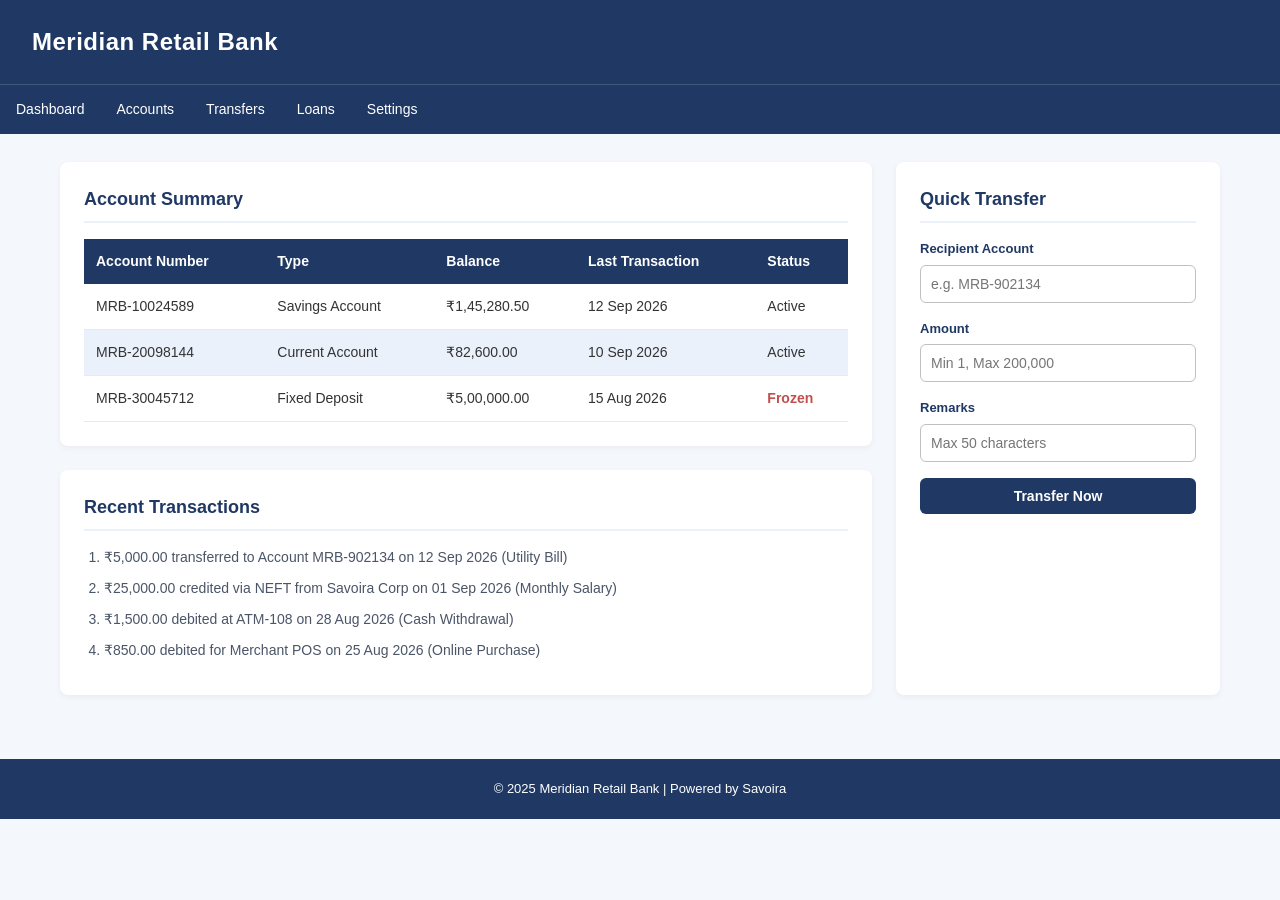
==== commit f0994588: "Merge d9256833675467c760ad9011695ba0991acdce99 into 55345dd8a5022627496f1670df2bf4caef97ead5" ====
--- a/src/main/webapp/index.html
+++ b/src/main/webapp/index.html
@@ -4,6 +4,7 @@
     <meta charset="UTF-8">
     <meta name="viewport" content="width=device-width, initial-scale=1.0">
     <title>Meridian Retail Bank - Account Dashboard</title>
+    <link rel="stylesheet" href="style.css">
 </head>
 <body>
 
@@ -21,76 +22,78 @@
         </ul>
     </nav>
 
-    <main>
-        <section>
-            <h2>Account Summary</h2>
-            <table>
-                <thead>
-                    <tr>
-                        <th scope="col">Account Number</th>
-                        <th scope="col">Type</th>
-                        <th scope="col">Balance</th>
-                        <th scope="col">Last Transaction</th>
-                        <th scope="col">Status</th>
-                    </tr>
-                </thead>
-                <tbody>
-                    <tr>
-                        <td>MRB-10024589</td>
-                        <td>Savings Account</td>
-                        <td>₹1,45,280.50</td>
-                        <td>12 Sep 2026</td>
-                        <td>Active</td>
-                    </tr>
-                    <tr>
-                        <td>MRB-20098144</td>
-                        <td>Current Account</td>
-                        <td>₹82,600.00</td>
-                        <td>10 Sep 2026</td>
-                        <td>Active</td>
-                    </tr>
-                    <tr>
-                        <td>MRB-30045712</td>
-                        <td>Fixed Deposit</td>
-                        <td>₹5,00,000.00</td>
-                        <td>15 Aug 2026</td>
-                        <td class="frozen">Frozen</td>
-                    </tr>
-                </tbody>
-            </table>
-        </section>
+    <div class="layout-container">
+        <main>
+            <section>
+                <h2>Account Summary</h2>
+                <table>
+                    <thead>
+                        <tr>
+                            <th scope="col">Account Number</th>
+                            <th scope="col">Type</th>
+                            <th scope="col">Balance</th>
+                            <th scope="col">Last Transaction</th>
+                            <th scope="col">Status</th>
+                        </tr>
+                    </thead>
+                    <tbody>
+                        <tr>
+                            <td>MRB-10024589</td>
+                            <td>Savings Account</td>
+                            <td>₹1,45,280.50</td>
+                            <td>12 Sep 2026</td>
+                            <td>Active</td>
+                        </tr>
+                        <tr>
+                            <td>MRB-20098144</td>
+                            <td>Current Account</td>
+                            <td>₹82,600.00</td>
+                            <td>10 Sep 2026</td>
+                            <td>Active</td>
+                        </tr>
+                        <tr>
+                            <td>MRB-30045712</td>
+                            <td>Fixed Deposit</td>
+                            <td>₹5,00,000.00</td>
+                            <td>15 Aug 2026</td>
+                            <td class="frozen">Frozen</td>
+                        </tr>
+                    </tbody>
+                </table>
+            </section>
 
-        <section>
-            <h2>Recent Transactions</h2>
-            <ol>
-                <li>₹5,000.00 transferred to Account MRB-902134 on 12 Sep 2026 (Utility Bill)</li>
-                <li>₹25,000.00 credited via NEFT from Savoira Corp on 01 Sep 2026 (Monthly Salary)</li>
-                <li>₹1,500.00 debited at ATM-108 on 28 Aug 2026 (Cash Withdrawal)</li>
-                <li>₹850.00 debited for Merchant POS on 25 Aug 2026 (Online Purchase)</li>
-            </ol>
-        </section>
-    </main>
+            <section>
+                <h2>Recent Transactions</h2>
+                <ol>
+                    <li>₹5,000.00 transferred to Account MRB-902134 on 12 Sep 2026 (Utility Bill)</li>
+                    <li>₹25,000.00 credited via NEFT from Savoira Corp on 01 Sep 2026 (Monthly Salary)</li>
+                    <li>₹1,500.00 debited at ATM-108 on 28 Aug 2026 (Cash Withdrawal)</li>
+                    <li>₹850.00 debited for Merchant POS on 25 Aug 2026 (Online Purchase)</li>
+                </ol>
+            </section>
+        </main>
 
-    <aside>
-        <h2>Quick Transfer</h2>
-        <form action="#" method="post">
-            <p>
-                <label for="recipient-account">Recipient Account</label>
-                <input type="text" id="recipient-account" name="recipient-account" required minlength="6" placeholder="e.g. MRB-902134">
-            </p>
-            <p>
-                <label for="amount">Amount</label>
-                <input type="number" id="amount" name="amount" min="1" max="200000" step="1" required placeholder="Min 1, Max 200,000">
-            </p>
-            <p>
-                <label for="remarks">Remarks</label>
-                <input type="text" id="remarks" name="remarks" maxlength="50" placeholder="Max 50 characters">
-            </p>
-            <p>
-                <button type="submit">Transfer Now</button>
-            </p>
-        </form>
-    </aside>
+        <aside>
+            <h2>Quick Transfer</h2>
+            <form action="#" method="post">
+                <p>
+                    <label for="recipient-account">Recipient Account</label>
+                    <input type="text" id="recipient-account" name="recipient-account" required minlength="6" placeholder="e.g. MRB-902134">
+                </p>
+                <p>
+                    <label for="amount">Amount</label>
+                    <input type="number" id="amount" name="amount" min="1" max="200000" step="1" required placeholder="Min 1, Max 200,000">
+                </p>
+                <p>
+                    <label for="remarks">Remarks</label>
+                    <input type="text" id="remarks" name="remarks" maxlength="50" placeholder="Max 50 characters">
+                </p>
+                <p>
+                    <button type="submit">Transfer Now</button>
+                </p>
+            </form>
+        </aside>
+    </div>
 
     <footer>
         <p>&copy; 2025 Meridian Retail Bank | Powered by Savoira</p>
--- a/src/main/webapp/style.css
+++ b/src/main/webapp/style.css
@@ -0,0 +1,263 @@
+/* 
+   Meridian Retail Bank - Dashboard Stylesheet
+   Theme: Savoira Navy (#1F3864), Accent Teal (#0F7C7C), Neutral Zebra (#EAF1FB)
+*/
+
+/* ----------------------------- CSS Reset & Base ----------------------------- */
+* {
+    box-sizing: border-box;
+    margin: 0;
+    padding: 0;
+}
+
+body {
+    font-family: 'Segoe UI', -apple-system, BlinkMacSystemFont, Roboto, sans-serif;
+    background-color: #F4F7FB;
+    color: #333333;
+    line-height: 1.5;
+}
+
+/* ----------------------------- Header ----------------------------- */
+header {
+    background-color: #1F3864;
+    color: #FFFFFF;
+    padding: 24px 32px;
+}
+
+header h1 {
+    font-size: 24px;
+    font-weight: 700;
+    letter-spacing: 0.5px;
+}
+
+/* ----------------------------- Navigation ----------------------------- */
+nav {
+    background-color: #1F3864;
+    border-top: 1px solid rgba(255, 255, 255, 0.15);
+}
+
+nav ul {
+    display: flex;
+    flex-direction: row;
+    list-style: none;
+    margin: 0;
+    padding: 0;
+}
+
+nav li a {
+    display: block;
+    color: #FFFFFF;
+    text-decoration: none;
+    font-size: 14px;
+    padding: 14px 16px;
+    transition: background-color 0.2s ease-in-out;
+}
+
+nav li a:hover {
+    background-color: #0F7C7C;
+}
+
+/* ----------------------------- Layout Container ----------------------------- */
+.layout-container {
+    display: flex;
+    flex-direction: row;
+    gap: 24px;
+    max-width: 1200px;
+    margin: 28px auto;
+    padding: 0 20px;
+}
+
+main {
+    flex: 0 0 70%;
+    max-width: 70%;
+}
+
+aside {
+    flex: 0 0 calc(30% - 24px);
+    max-width: calc(30% - 24px);
+}
+
+/* ----------------------------- Content Sections ----------------------------- */
+section, aside {
+    background: #FFFFFF;
+    padding: 24px;
+    border-radius: 8px;
+    box-shadow: 0 2px 6px rgba(0, 0, 0, 0.05);
+    margin-bottom: 24px;
+}
+
+section h2, aside h2 {
+    color: #1F3864;
+    font-size: 18px;
+    font-weight: 600;
+    margin-bottom: 16px;
+    border-bottom: 2px solid #EAF1FB;
+    padding-bottom: 8px;
+}
+
+/* ----------------------------- Account Summary Table ----------------------------- */
+table {
+    width: 100%;
+    border-collapse: collapse;
+    margin-top: 8px;
+    background-color: #FFFFFF;
+}
+
+thead {
+    background-color: #1F3864;
+    color: #FFFFFF;
+}
+
+th {
+    padding: 12px;
+    font-weight: 700;
+    text-align: left;
+    font-size: 14px;
+}
+
+td {
+    padding: 12px;
+    text-align: left;
+    font-size: 14px;
+    border-bottom: 1px solid #E5E9F2;
+}
+
+tbody tr:nth-child(even) {
+    background-color: #EAF1FB;
+}
+
+td.frozen {
+    color: #C0504D;
+    font-weight: 700;
+}
+
+/* ----------------------------- Recent Transactions ----------------------------- */
+ol {
+    padding-left: 20px;
+}
+
+ol li {
+    margin-bottom: 10px;
+    color: #4A5568;
+    font-size: 14px;
+}
+
+/* ----------------------------- Quick Transfer Form ----------------------------- */
+aside form p {
+    margin-bottom: 16px;
+}
+
+aside label {
+    display: block;
+    font-size: 13px;
+    font-weight: 600;
+    margin-bottom: 6px;
+    color: #1F3864;
+}
+
+aside input[type="text"],
+aside input[type="number"] {
+    width: 100%;
+    padding: 10px;
+    border-radius: 6px;
+    border: 1px solid #C0C0C0;
+    font-size: 14px;
+    color: #2D3748;
+}
+
+aside input[type="text"]:focus,
+aside input[type="number"]:focus {
+    outline: 2px solid #0F7C7C;
+    border-color: transparent;
+}
+
+aside button[type="submit"] {
+    background-color: #1F3864;
+    color: #FFFFFF;
+    border: none;
+    padding: 10px 20px;
+    border-radius: 6px;
+    font-size: 14px;
+    font-weight: 600;
+    cursor: pointer;
+    width: 100%;
+    transition: background-color 0.2s ease-in-out;
+}
+
+aside button[type="submit"]:hover {
+    background-color: #12254F;
+}
+
+/* ----------------------------- Footer ----------------------------- */
+footer {
+    background-color: #1F3864;
+    color: #FFFFFF;
+    text-align: center;
+    padding: 20px;
+    margin-top: 40px;
+    font-size: 13px;
+}
+
+footer p {
+    margin: 0;
+}
+
+footer a {
+    color: #EAF1FB;
+    text-decoration: underline;
+}
+
+/* ==========================================================================
+   Responsive Breakpoints
+   ========================================================================== */
+
+/* Tablet Viewport (<= 900px): Maintain side-by-side layout at 70% / 30% */
+@media (max-width: 900px) {
+    .layout-container {
+        display: flex;
+        flex-direction: row;
+        gap: 16px;
+        padding: 0 14px;
+    }
+
+    main {
+        flex: 0 0 70%;
+        max-width: 70%;
+    }
+
+    aside {
+        flex: 0 0 calc(30% - 16px);
+        max-width: calc(30% - 16px);
+    }
+}
+
+/* Mobile Viewport (<= 600px): Stack layout vertically & reduce typography */
+@media (max-width: 600px) {
+    .layout-container {
+        flex-direction: column;
+        margin: 16px auto;
+        padding: 0 12px;
+    }
+
+    main, aside {
+        flex: 1 1 100%;
+        max-width: 100%;
+    }
+
+    nav ul {
+        flex-direction: column;
+    }
+
+    nav li a {
+        padding: 12px 16px;
+        border-bottom: 1px solid rgba(255, 255, 255, 0.08);
+    }
+
+    table {
+        font-size: 13px;
+    }
+
+    th, td {
+        padding: 8px 6px;
+    }
+}
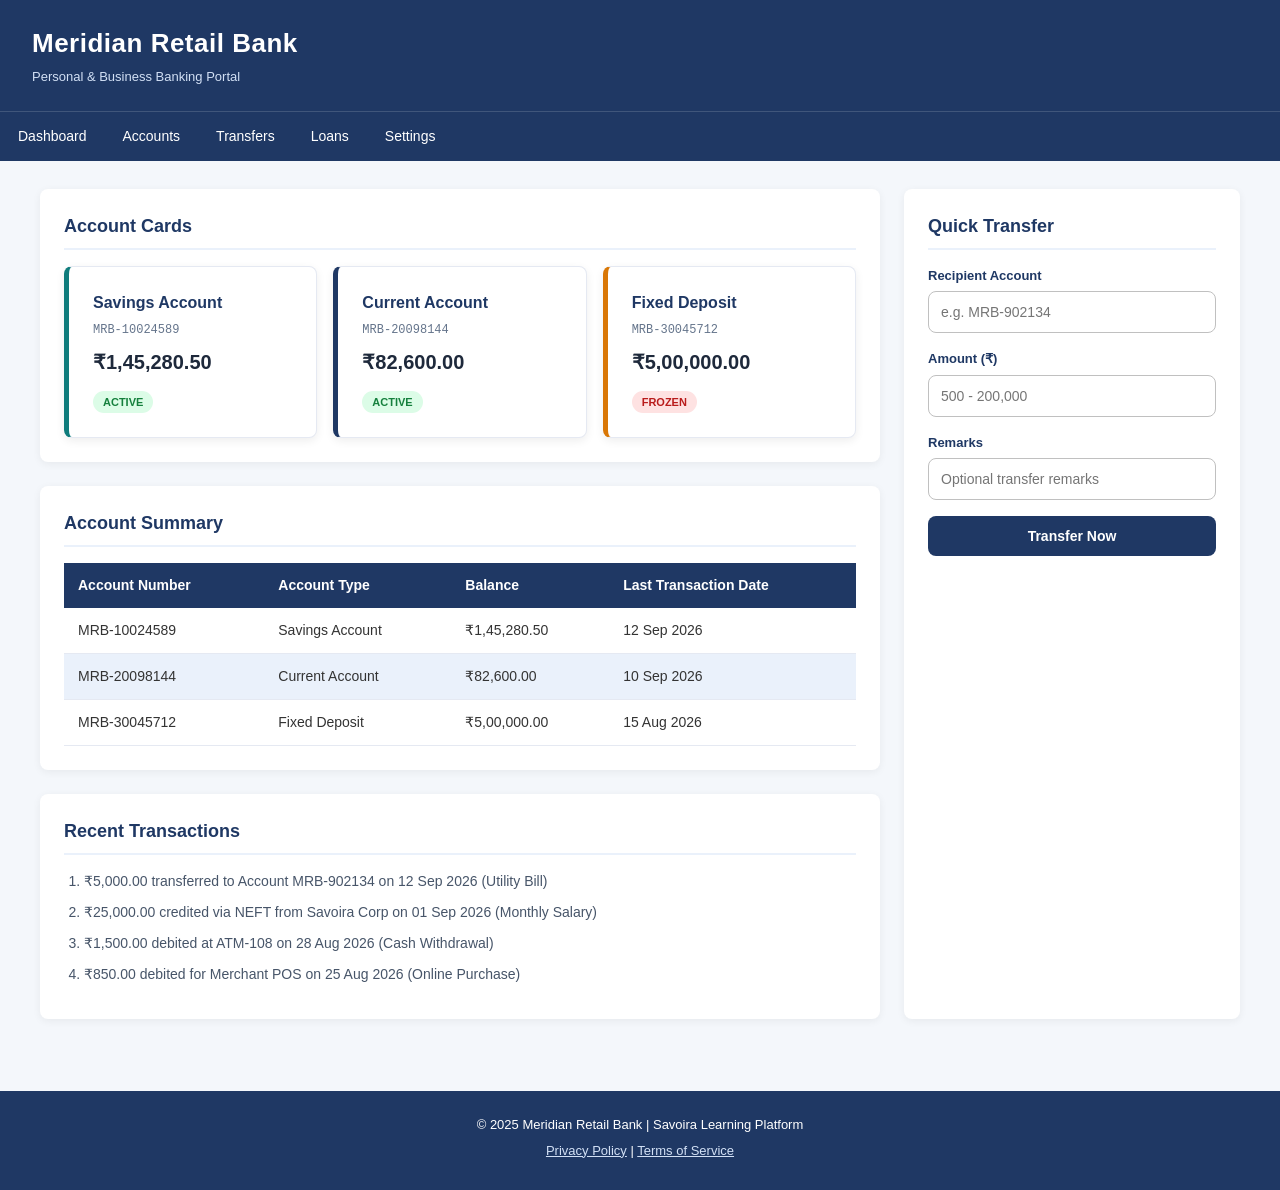
==== commit 1fbce564: "Merge f30072b60c9b8ca75093a1a935f6523b81a7b96f into 55345dd8a5022627496f1670df2bf4caef97ead5" ====
--- a/src/main/webapp/index.html
+++ b/src/main/webapp/index.html
@@ -10,6 +10,7 @@
 
     <header>
         <h1>Meridian Retail Bank</h1>
+        <p class="portal-tagline">Personal & Business Banking Portal</p>
     </header>
 
     <nav>
@@ -17,23 +18,50 @@
             <li><a href="#dashboard">Dashboard</a></li>
             <li><a href="#accounts">Accounts</a></li>
             <li><a href="#transfers">Transfers</a></li>
-            <li><a href="#loans">Loans</a></li>
+            <li><a href="loan-apply.html">Loans</a></li>
             <li><a href="#settings">Settings</a></li>
         </ul>
     </nav>
 
     <div class="layout-container">
         <main>
-            <section>
+            <!-- Account Cards Section using CSS Grid -->
+            <section class="cards-section">
+                <h2>Account Cards</h2>
+                <div class="card-grid">
+                    <article class="account-card card-savings">
+                        <h3>Savings Account</h3>
+                        <p class="account-number">MRB-10024589</p>
+                        <p class="card-balance">₹1,45,280.50</p>
+                        <span class="badge badge-active">Active</span>
+                    </article>
+
+                    <article class="account-card card-current">
+                        <h3>Current Account</h3>
+                        <p class="account-number">MRB-20098144</p>
+                        <p class="card-balance">₹82,600.00</p>
+                        <span class="badge badge-active">Active</span>
+                    </article>
+
+                    <article class="account-card card-fd">
+                        <h3>Fixed Deposit</h3>
+                        <p class="account-number">MRB-30045712</p>
+                        <p class="card-balance">₹5,00,000.00</p>
+                        <span class="badge badge-frozen">Frozen</span>
+                    </article>
+                </div>
+            </section>
+
+            <!-- Account Summary Table Section -->
+            <section class="table-section">
                 <h2>Account Summary</h2>
                 <table>
                     <thead>
                         <tr>
                             <th scope="col">Account Number</th>
-                            <th scope="col">Type</th>
+                            <th scope="col">Account Type</th>
                             <th scope="col">Balance</th>
-                            <th scope="col">Last Transaction</th>
-                            <th scope="col">Status</th>
+                            <th scope="col">Last Transaction Date</th>
                         </tr>
                     </thead>
                     <tbody>
@@ -42,27 +70,25 @@
                             <td>Savings Account</td>
                             <td>₹1,45,280.50</td>
                             <td>12 Sep 2026</td>
-                            <td>Active</td>
                         </tr>
                         <tr>
                             <td>MRB-20098144</td>
                             <td>Current Account</td>
                             <td>₹82,600.00</td>
                             <td>10 Sep 2026</td>
-                            <td>Active</td>
                         </tr>
                         <tr>
                             <td>MRB-30045712</td>
                             <td>Fixed Deposit</td>
                             <td>₹5,00,000.00</td>
                             <td>15 Aug 2026</td>
-                            <td class="frozen">Frozen</td>
                         </tr>
                     </tbody>
                 </table>
             </section>
 
-            <section>
+            <!-- Recent Transactions Section -->
+            <section class="transactions-section">
                 <h2>Recent Transactions</h2>
                 <ol>
                     <li>₹5,000.00 transferred to Account MRB-902134 on 12 Sep 2026 (Utility Bill)</li>
@@ -81,12 +107,12 @@
                     <input type="text" id="recipient-account" name="recipient-account" required minlength="6" placeholder="e.g. MRB-902134">
                 </p>
                 <p>
-                    <label for="amount">Amount</label>
-                    <input type="number" id="amount" name="amount" min="1" max="200000" step="1" required placeholder="Min 1, Max 200,000">
+                    <label for="amount">Amount (₹)</label>
+                    <input type="number" id="amount" name="amount" min="500" max="200000" step="1" required placeholder="500 - 200,000">
                 </p>
                 <p>
                     <label for="remarks">Remarks</label>
-                    <input type="text" id="remarks" name="remarks" maxlength="50" placeholder="Max 50 characters">
+                    <input type="text" id="remarks" name="remarks" maxlength="50" placeholder="Optional transfer remarks">
                 </p>
                 <p>
                     <button type="submit">Transfer Now</button>
@@ -96,7 +122,8 @@
     </div>
 
     <footer>
-        <p>&copy; 2025 Meridian Retail Bank | Powered by Savoira</p>
+        <p>&copy; 2025 Meridian Retail Bank | Savoira Learning Platform</p>
+        <p><a href="#privacy">Privacy Policy</a> | <a href="#terms">Terms of Service</a></p>
     </footer>
 
 </body>
--- a/src/main/webapp/style.css
+++ b/src/main/webapp/style.css
@@ -1,5 +1,5 @@
 /* 
-   Meridian Retail Bank - Dashboard Stylesheet
+   Meridian Retail Bank - Stylesheet
    Theme: Savoira Navy (#1F3864), Accent Teal (#0F7C7C), Neutral Zebra (#EAF1FB)
 */
 
@@ -25,12 +25,18 @@
 }
 
 header h1 {
-    font-size: 24px;
+    font-size: 26px;
     font-weight: 700;
     letter-spacing: 0.5px;
 }
 
-/* ----------------------------- Navigation ----------------------------- */
+.portal-tagline {
+    font-size: 13px;
+    color: #D2E0F5;
+    margin-top: 4px;
+}
+
+/* ----------------------------- Task D1.1: Navigation ----------------------------- */
 nav {
     background-color: #1F3864;
     border-top: 1px solid rgba(255, 255, 255, 0.15);
@@ -49,7 +55,7 @@
     color: #FFFFFF;
     text-decoration: none;
     font-size: 14px;
-    padding: 14px 16px;
+    padding: 14px 18px;
     transition: background-color 0.2s ease-in-out;
 }
 
@@ -62,7 +68,7 @@
     display: flex;
     flex-direction: row;
     gap: 24px;
-    max-width: 1200px;
+    max-width: 1240px;
     margin: 28px auto;
     padding: 0 20px;
 }
@@ -82,20 +88,93 @@
     background: #FFFFFF;
     padding: 24px;
     border-radius: 8px;
-    box-shadow: 0 2px 6px rgba(0, 0, 0, 0.05);
+    box-shadow: 0 2px 8px rgba(0, 0, 0, 0.06);
     margin-bottom: 24px;
 }
 
 section h2, aside h2 {
     color: #1F3864;
     font-size: 18px;
-    font-weight: 600;
+    font-weight: 700;
     margin-bottom: 16px;
     border-bottom: 2px solid #EAF1FB;
     padding-bottom: 8px;
 }
 
-/* ----------------------------- Account Summary Table ----------------------------- */
+/* ----------------------------- Task D1.2: Account Cards Grid ----------------------------- */
+.card-grid {
+    display: grid;
+    grid-template-columns: repeat(3, 1fr);
+    gap: 16px;
+    margin-top: 8px;
+}
+
+.account-card {
+    padding: 1.5rem;
+    border-radius: 8px;
+    background-color: #FFFFFF;
+    box-shadow: 0 3px 10px rgba(0, 0, 0, 0.07);
+    border: 1px solid #E5E9F2;
+    transition: transform 0.2s ease, box-shadow 0.2s ease;
+}
+
+.account-card:hover {
+    transform: translateY(-2px);
+    box-shadow: 0 6px 16px rgba(0, 0, 0, 0.1);
+}
+
+.card-savings {
+    border-left: 5px solid #0F7C7C; /* Teal Accent */
+}
+
+.card-current {
+    border-left: 5px solid #1F3864; /* Navy Accent */
+}
+
+.card-fd {
+    border-left: 5px solid #D97706; /* Amber Accent */
+}
+
+.account-card h3 {
+    font-size: 16px;
+    color: #1F3864;
+    margin-bottom: 6px;
+}
+
+.account-number {
+    font-size: 12px;
+    color: #64748B;
+    font-family: monospace;
+    margin-bottom: 8px;
+}
+
+.card-balance {
+    font-size: 20px;
+    font-weight: 700;
+    color: #1E293B;
+    margin-bottom: 12px;
+}
+
+.badge {
+    display: inline-block;
+    padding: 3px 10px;
+    font-size: 11px;
+    font-weight: 700;
+    border-radius: 12px;
+    text-transform: uppercase;
+}
+
+.badge-active {
+    background-color: #DCFCE7;
+    color: #15803D;
+}
+
+.badge-frozen {
+    background-color: #FEE2E2;
+    color: #B91C1C;
+}
+
+/* ----------------------------- Task D1.3: Table Zebra-Striping ----------------------------- */
 table {
     width: 100%;
     border-collapse: collapse;
@@ -109,14 +188,14 @@
 }
 
 th {
-    padding: 12px;
+    padding: 12px 14px;
     font-weight: 700;
     text-align: left;
     font-size: 14px;
 }
 
 td {
-    padding: 12px;
+    padding: 12px 14px;
     text-align: left;
     font-size: 14px;
     border-bottom: 1px solid #E5E9F2;
@@ -124,11 +203,6 @@
 
 tbody tr:nth-child(even) {
     background-color: #EAF1FB;
-}
-
-td.frozen {
-    color: #C0504D;
-    font-weight: 700;
 }
 
 /* ----------------------------- Recent Transactions ----------------------------- */
@@ -138,16 +212,17 @@
 
 ol li {
     margin-bottom: 10px;
-    color: #4A5568;
-    font-size: 14px;
-}
-
-/* ----------------------------- Quick Transfer Form ----------------------------- */
+    color: #475569;
+    font-size: 14px;
+}
+
+/* ----------------------------- Task D1.4: Quick Transfer Form ----------------------------- */
 aside form p {
     margin-bottom: 16px;
 }
 
-aside label {
+aside label,
+.form-group label {
     display: block;
     font-size: 13px;
     font-weight: 600;
@@ -156,27 +231,33 @@
 }
 
 aside input[type="text"],
-aside input[type="number"] {
+aside input[type="number"],
+.form-group input,
+.form-group select {
     width: 100%;
-    padding: 10px;
-    border-radius: 6px;
+    padding: 12px;
+    border-radius: 8px;
     border: 1px solid #C0C0C0;
     font-size: 14px;
-    color: #2D3748;
+    color: #1E293B;
+    background-color: #FFFFFF;
 }
 
 aside input[type="text"]:focus,
-aside input[type="number"]:focus {
+aside input[type="number"]:focus,
+.form-group input:focus,
+.form-group select:focus {
     outline: 2px solid #0F7C7C;
     border-color: transparent;
 }
 
-aside button[type="submit"] {
+aside button[type="submit"],
+.btn-primary {
     background-color: #1F3864;
     color: #FFFFFF;
     border: none;
-    padding: 10px 20px;
-    border-radius: 6px;
+    padding: 12px 20px;
+    border-radius: 8px;
     font-size: 14px;
     font-weight: 600;
     cursor: pointer;
@@ -184,8 +265,64 @@
     transition: background-color 0.2s ease-in-out;
 }
 
-aside button[type="submit"]:hover {
+aside button[type="submit"]:hover,
+.btn-primary:hover {
     background-color: #12254F;
+}
+
+/* ----------------------------- Loan Application Form Page ----------------------------- */
+.form-page-container {
+    max-width: 760px;
+    margin: 32px auto;
+    padding: 0 20px;
+}
+
+.form-card {
+    background: #FFFFFF;
+    padding: 32px;
+    border-radius: 8px;
+    box-shadow: 0 3px 12px rgba(0, 0, 0, 0.08);
+}
+
+.form-description {
+    font-size: 14px;
+    color: #64748B;
+    margin-bottom: 24px;
+    line-height: 1.6;
+}
+
+.form-group {
+    margin-bottom: 18px;
+}
+
+.required-indicator {
+    color: #DC2626;
+    font-weight: bold;
+}
+
+.checkbox-group {
+    margin-top: 24px;
+    margin-bottom: 24px;
+}
+
+.checkbox-label {
+    display: flex;
+    align-items: center;
+    gap: 10px;
+    font-size: 14px;
+    font-weight: 500;
+    cursor: pointer;
+    color: #334155;
+}
+
+.checkbox-label input[type="checkbox"] {
+    width: 18px;
+    height: 18px;
+    cursor: pointer;
+}
+
+.form-actions {
+    margin-top: 20px;
 }
 
 /* ----------------------------- Footer ----------------------------- */
@@ -193,31 +330,35 @@
     background-color: #1F3864;
     color: #FFFFFF;
     text-align: center;
-    padding: 20px;
-    margin-top: 40px;
+    padding: 24px 20px;
+    margin-top: 48px;
     font-size: 13px;
 }
 
 footer p {
-    margin: 0;
+    margin-bottom: 6px;
 }
 
 footer a {
-    color: #EAF1FB;
+    color: #D2E0F5;
     text-decoration: underline;
 }
 
+footer a:hover {
+    color: #FFFFFF;
+}
+
 /* ==========================================================================
-   Responsive Breakpoints
+   Task D2: Multi-Breakpoint Responsive Layout
    ========================================================================== */
 
-/* Tablet Viewport (<= 900px): Maintain side-by-side layout at 70% / 30% */
+/* Task D2.1: Screens > 900px are handled by default (70% main / 30% aside, 3-col grid) */
+
+/* Task D2.2: Screens between 600px and 900px: Grid drops to 2 columns */
 @media (max-width: 900px) {
     .layout-container {
-        display: flex;
-        flex-direction: row;
         gap: 16px;
-        padding: 0 14px;
+        padding: 0 16px;
     }
 
     main {
@@ -229,9 +370,13 @@
         flex: 0 0 calc(30% - 16px);
         max-width: calc(30% - 16px);
     }
-}
-
-/* Mobile Viewport (<= 600px): Stack layout vertically & reduce typography */
+
+    .card-grid {
+        grid-template-columns: repeat(2, 1fr);
+    }
+}
+
+/* Task D2.3: Screens below 600px: Stack layout, 1-col grid, vertical nav */
 @media (max-width: 600px) {
     .layout-container {
         flex-direction: column;
@@ -244,6 +389,10 @@
         max-width: 100%;
     }
 
+    .card-grid {
+        grid-template-columns: 1fr;
+    }
+
     nav ul {
         flex-direction: column;
     }
@@ -260,4 +409,8 @@
     th, td {
         padding: 8px 6px;
     }
-}
+
+    .form-card {
+        padding: 20px 16px;
+    }
+}
